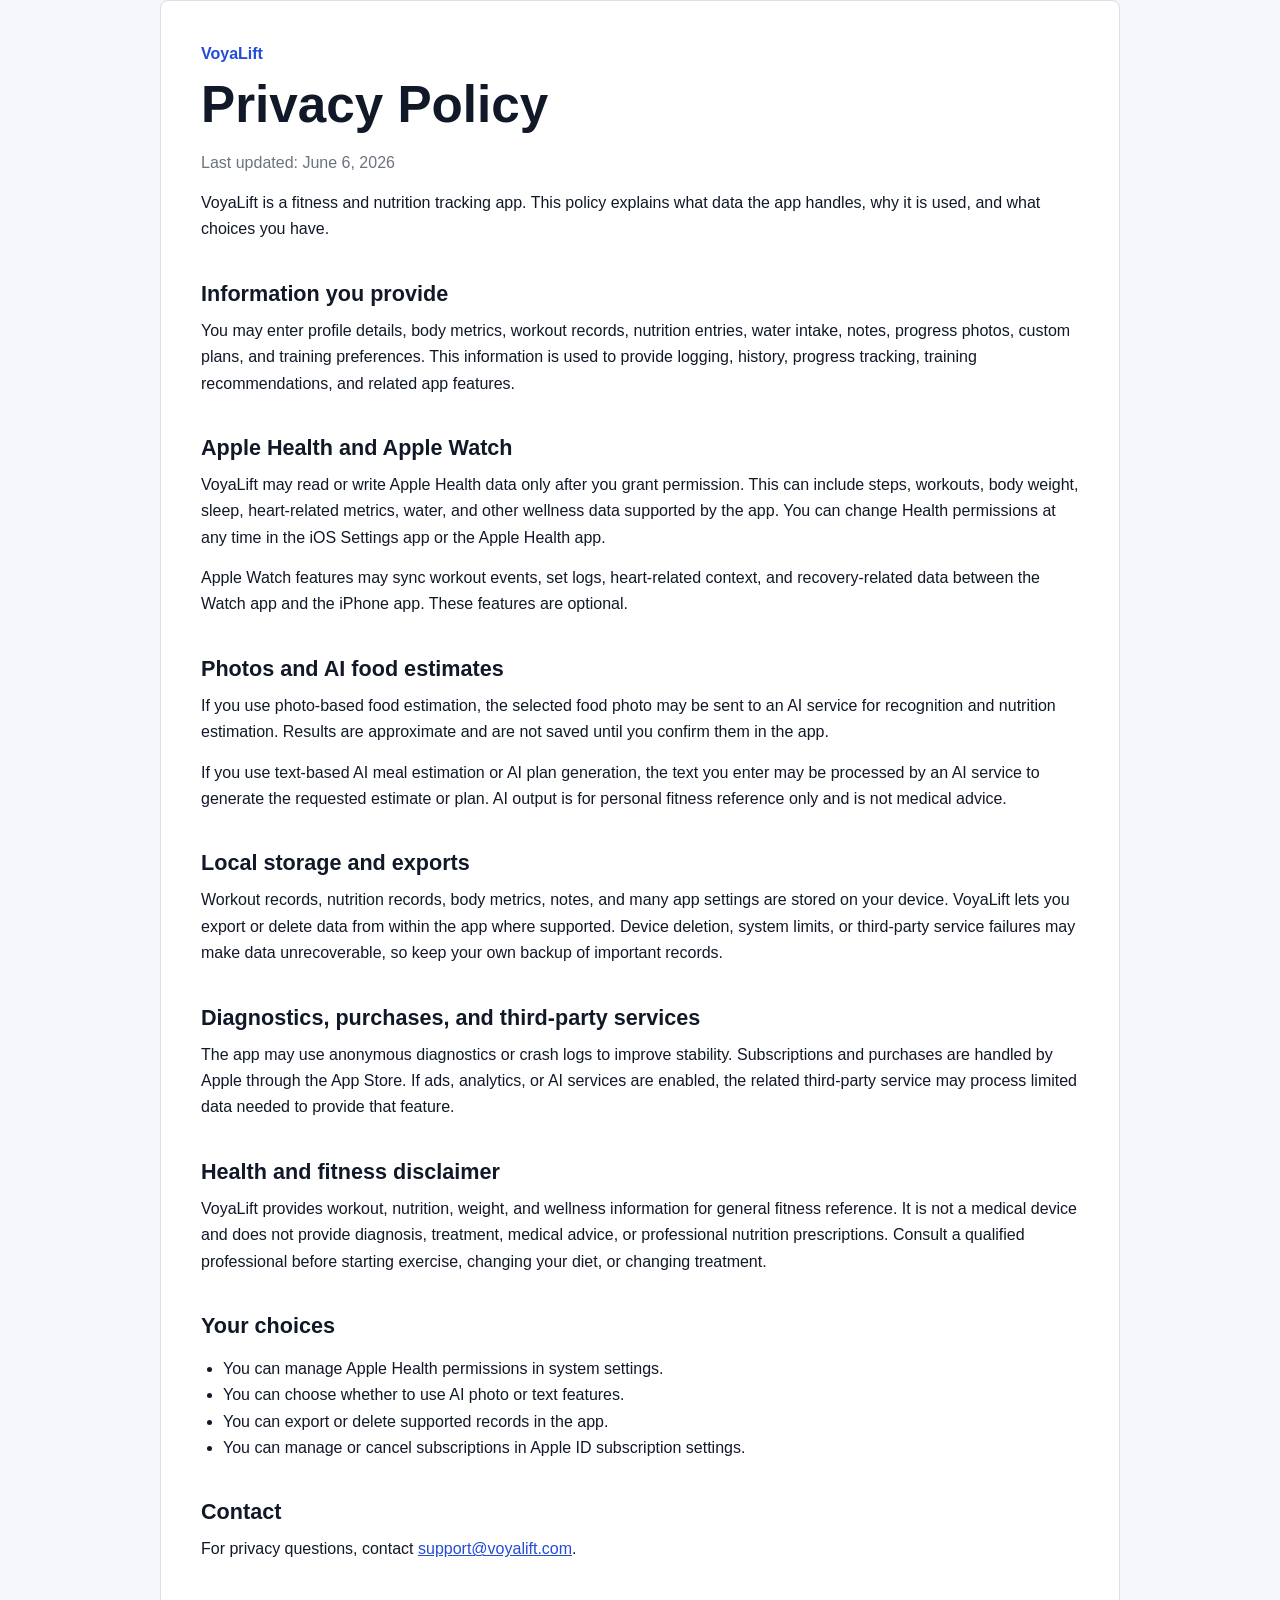
==== privacy/index.html @ ebb7c292 "Initial VoyaLift website" ====
<!doctype html>
<html lang="en">
<head>
  <meta charset="utf-8">
  <meta name="viewport" content="width=device-width, initial-scale=1">
  <title>Privacy Policy - VoyaLift</title>
  <meta name="description" content="Privacy Policy for VoyaLift.">
  <link rel="stylesheet" href="../styles.css">
</head>
<body>
  <main class="document">
    <p class="eyebrow">VoyaLift</p>
    <h1>Privacy Policy</h1>
    <p class="muted">Last updated: June 6, 2026</p>

    <p>VoyaLift is a fitness and nutrition tracking app. This policy explains what data the app handles, why it is used, and what choices you have.</p>

    <h2>Information you provide</h2>
    <p>You may enter profile details, body metrics, workout records, nutrition entries, water intake, notes, progress photos, custom plans, and training preferences. This information is used to provide logging, history, progress tracking, training recommendations, and related app features.</p>

    <h2>Apple Health and Apple Watch</h2>
    <p>VoyaLift may read or write Apple Health data only after you grant permission. This can include steps, workouts, body weight, sleep, heart-related metrics, water, and other wellness data supported by the app. You can change Health permissions at any time in the iOS Settings app or the Apple Health app.</p>
    <p>Apple Watch features may sync workout events, set logs, heart-related context, and recovery-related data between the Watch app and the iPhone app. These features are optional.</p>

    <h2>Photos and AI food estimates</h2>
    <p>If you use photo-based food estimation, the selected food photo may be sent to an AI service for recognition and nutrition estimation. Results are approximate and are not saved until you confirm them in the app.</p>
    <p>If you use text-based AI meal estimation or AI plan generation, the text you enter may be processed by an AI service to generate the requested estimate or plan. AI output is for personal fitness reference only and is not medical advice.</p>

    <h2>Local storage and exports</h2>
    <p>Workout records, nutrition records, body metrics, notes, and many app settings are stored on your device. VoyaLift lets you export or delete data from within the app where supported. Device deletion, system limits, or third-party service failures may make data unrecoverable, so keep your own backup of important records.</p>

    <h2>Diagnostics, purchases, and third-party services</h2>
    <p>The app may use anonymous diagnostics or crash logs to improve stability. Subscriptions and purchases are handled by Apple through the App Store. If ads, analytics, or AI services are enabled, the related third-party service may process limited data needed to provide that feature.</p>

    <h2>Health and fitness disclaimer</h2>
    <p>VoyaLift provides workout, nutrition, weight, and wellness information for general fitness reference. It is not a medical device and does not provide diagnosis, treatment, medical advice, or professional nutrition prescriptions. Consult a qualified professional before starting exercise, changing your diet, or changing treatment.</p>

    <h2>Your choices</h2>
    <ul>
      <li>You can manage Apple Health permissions in system settings.</li>
      <li>You can choose whether to use AI photo or text features.</li>
      <li>You can export or delete supported records in the app.</li>
      <li>You can manage or cancel subscriptions in Apple ID subscription settings.</li>
    </ul>

    <h2>Contact</h2>
    <p>For privacy questions, contact <a href="mailto:support@voyalift.com">support@voyalift.com</a>.</p>
  </main>
</body>
</html>
---- styles.css ----
:root {
  color-scheme: light dark;
  --bg: #f5f7fb;
  --surface: #ffffff;
  --text: #111827;
  --muted: #6b7280;
  --line: #d9e0ea;
  --brand: #3268ff;
  --brand-dark: #224bd6;
}

@media (prefers-color-scheme: dark) {
  :root {
    --bg: #0f1420;
    --surface: #171d2a;
    --text: #f7f8fb;
    --muted: #a6adbb;
    --line: #2a3344;
    --brand: #7ea2ff;
    --brand-dark: #9bb7ff;
  }
}

* {
  box-sizing: border-box;
}

body {
  margin: 0;
  background: var(--bg);
  color: var(--text);
  font-family: -apple-system, BlinkMacSystemFont, "Segoe UI", sans-serif;
  line-height: 1.65;
}

a {
  color: var(--brand-dark);
}

.page,
.document {
  width: min(100% - 32px, 960px);
  margin: 0 auto;
  padding: 56px 0;
}

.hero {
  min-height: 62vh;
  display: flex;
  flex-direction: column;
  justify-content: center;
}

.eyebrow {
  margin: 0 0 12px;
  color: var(--brand-dark);
  font-weight: 700;
  letter-spacing: 0;
}

h1 {
  max-width: 800px;
  margin: 0 0 18px;
  font-size: clamp(2.4rem, 5vw, 5rem);
  line-height: 1.02;
  letter-spacing: 0;
}

.document h1 {
  font-size: clamp(2.2rem, 4vw, 4rem);
}

h2 {
  margin: 38px 0 10px;
  font-size: 1.35rem;
  line-height: 1.25;
}

h3 {
  margin: 26px 0 8px;
  font-size: 1.05rem;
}

p {
  margin: 0 0 14px;
}

.lead {
  max-width: 720px;
  color: var(--muted);
  font-size: 1.2rem;
}

.muted {
  color: var(--muted);
}

.actions {
  display: flex;
  flex-wrap: wrap;
  gap: 12px;
  margin-top: 28px;
}

.button {
  display: inline-flex;
  align-items: center;
  min-height: 44px;
  padding: 10px 18px;
  border: 1px solid var(--line);
  border-radius: 8px;
  background: var(--surface);
  color: var(--text);
  font-weight: 700;
  text-decoration: none;
}

.button.primary {
  border-color: var(--brand);
  background: var(--brand);
  color: white;
}

.grid {
  display: grid;
  grid-template-columns: repeat(3, 1fr);
  gap: 16px;
}

.grid article,
.document {
  border: 1px solid var(--line);
  border-radius: 8px;
  background: var(--surface);
}

.grid article {
  padding: 22px;
}

.document {
  padding: 40px;
}

ul {
  padding-left: 22px;
}

@media (max-width: 760px) {
  .page,
  .document {
    width: min(100% - 24px, 960px);
    padding: 32px 0;
  }

  .document {
    padding: 24px;
  }

  .grid {
    grid-template-columns: 1fr;
  }
}
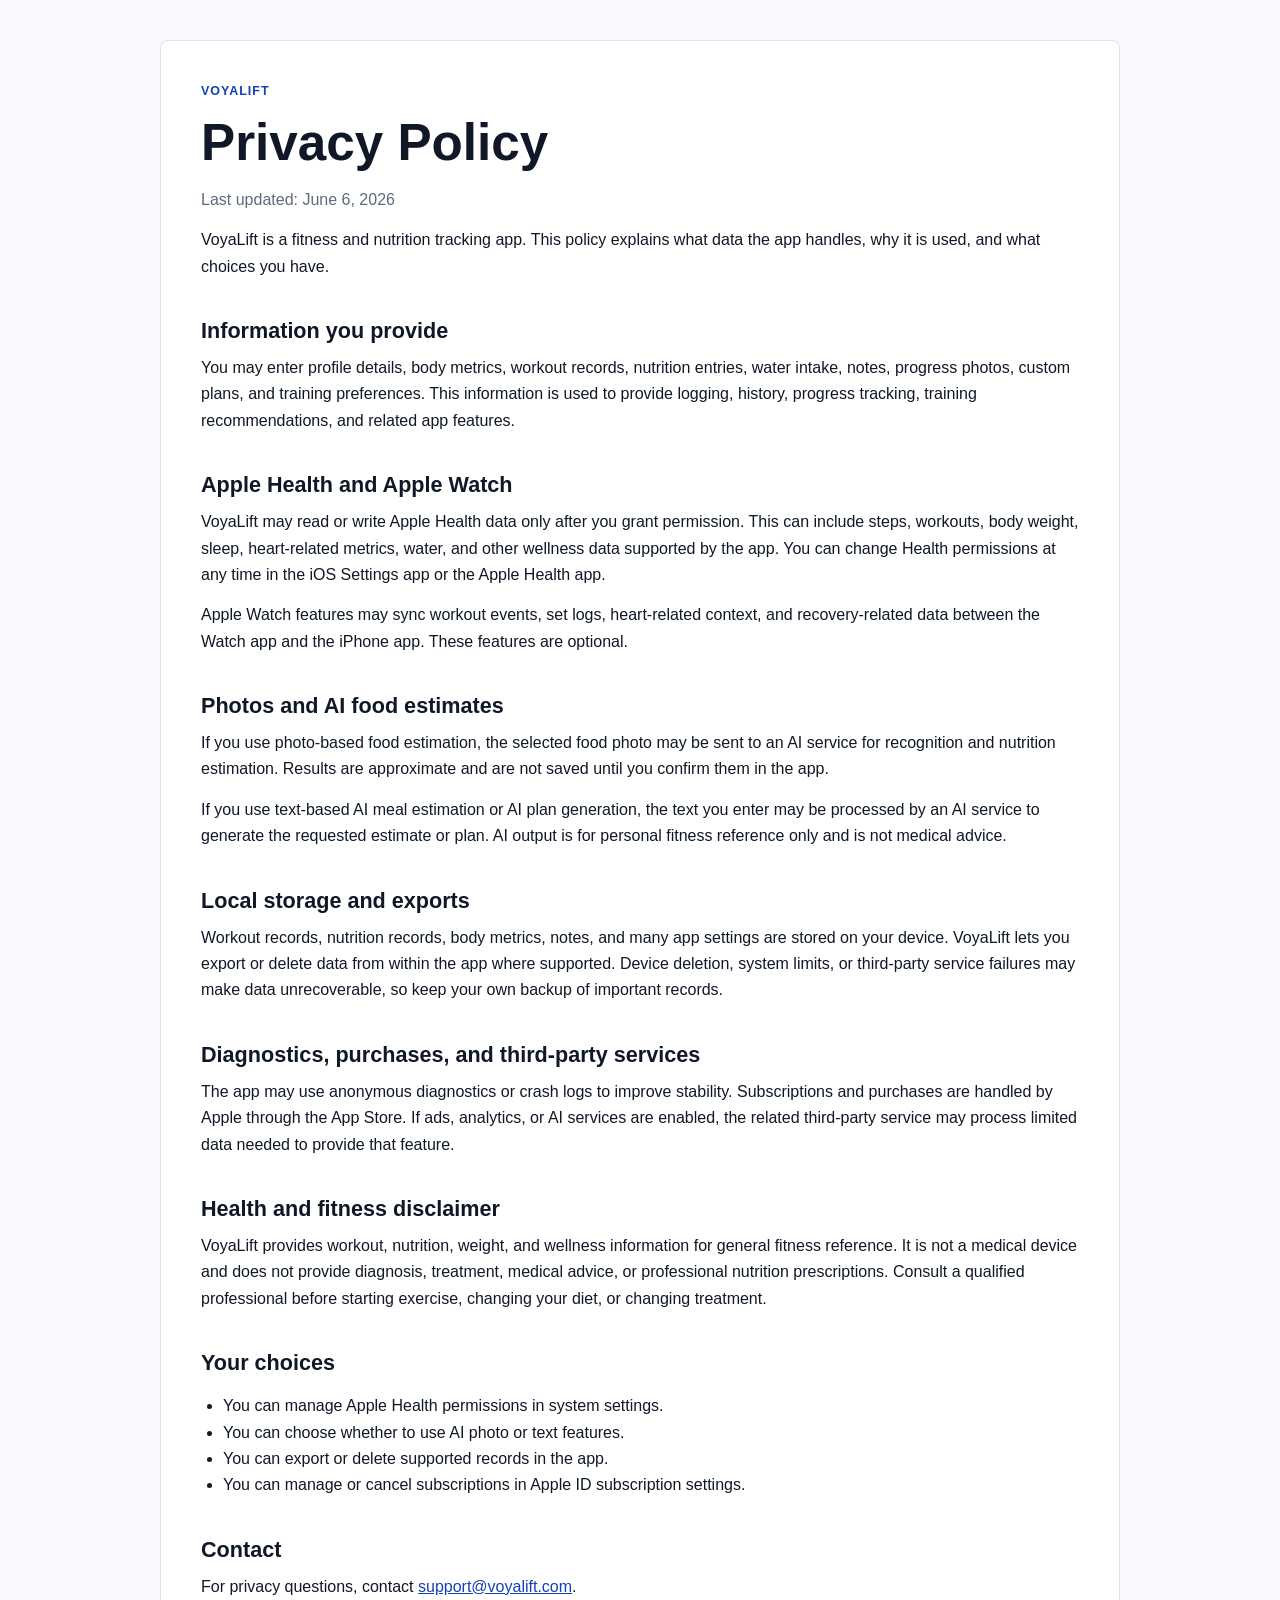
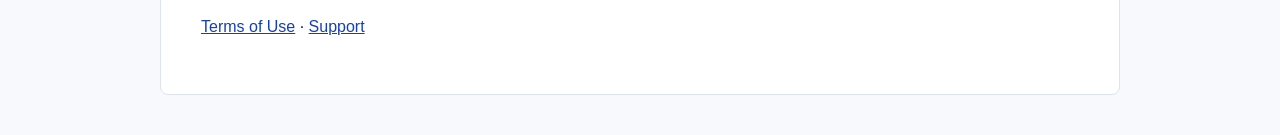
==== commit 650edaa9: "Polish official website content" ====
--- a/privacy/index.html
+++ b/privacy/index.html
@@ -5,6 +5,7 @@
   <meta name="viewport" content="width=device-width, initial-scale=1">
   <title>Privacy Policy - VoyaLift</title>
   <meta name="description" content="Privacy Policy for VoyaLift.">
+  <link rel="icon" href="../assets/favicon.svg" type="image/svg+xml">
   <link rel="stylesheet" href="../styles.css">
 </head>
 <body>
@@ -45,6 +46,7 @@
 
     <h2>Contact</h2>
     <p>For privacy questions, contact <a href="mailto:support@voyalift.com">support@voyalift.com</a>.</p>
+    <p><a href="../terms/">Terms of Use</a> · <a href="../support/">Support</a></p>
   </main>
 </body>
 </html>
--- a/styles.css
+++ b/styles.css
@@ -1,28 +1,25 @@
 :root {
-  color-scheme: light dark;
-  --bg: #f5f7fb;
+  color-scheme: light;
+  --bg: #f7f9fc;
   --surface: #ffffff;
-  --text: #111827;
-  --muted: #6b7280;
-  --line: #d9e0ea;
-  --brand: #3268ff;
-  --brand-dark: #224bd6;
-}
-
-@media (prefers-color-scheme: dark) {
-  :root {
-    --bg: #0f1420;
-    --surface: #171d2a;
-    --text: #f7f8fb;
-    --muted: #a6adbb;
-    --line: #2a3344;
-    --brand: #7ea2ff;
-    --brand-dark: #9bb7ff;
-  }
+  --surface-strong: #eef5ff;
+  --text: #101827;
+  --muted: #5e6a7d;
+  --line: #dce4ef;
+  --brand: #245bff;
+  --brand-dark: #153fb8;
+  --green: #14a46c;
+  --amber: #e3a526;
+  --cyan: #0c8aa6;
+  --shadow: 0 24px 70px rgba(21, 31, 53, 0.12);
 }
 
 * {
   box-sizing: border-box;
+}
+
+html {
+  scroll-behavior: smooth;
 }
 
 body {
@@ -33,8 +30,406 @@
   line-height: 1.65;
 }
 
+img {
+  display: block;
+  max-width: 100%;
+}
+
 a {
   color: var(--brand-dark);
+}
+
+.site-header,
+.site-footer,
+main {
+  width: min(100% - 40px, 1160px);
+  margin: 0 auto;
+}
+
+.site-header {
+  min-height: 76px;
+  display: flex;
+  align-items: center;
+  justify-content: space-between;
+  gap: 24px;
+}
+
+.brand {
+  display: inline-flex;
+  align-items: center;
+  gap: 10px;
+  color: var(--text);
+  font-weight: 800;
+  text-decoration: none;
+}
+
+.brand-mark {
+  width: 36px;
+  height: 36px;
+  display: inline-grid;
+  place-items: center;
+  border-radius: 8px;
+  background: var(--text);
+  color: white;
+  font-size: 0.78rem;
+  letter-spacing: 0;
+}
+
+.nav-links,
+.site-footer nav {
+  display: flex;
+  align-items: center;
+  flex-wrap: wrap;
+  gap: 18px;
+}
+
+.nav-links a,
+.site-footer nav a {
+  color: var(--muted);
+  font-size: 0.95rem;
+  font-weight: 700;
+  text-decoration: none;
+}
+
+.nav-links a:hover,
+.site-footer nav a:hover,
+.text-link:hover {
+  color: var(--brand-dark);
+}
+
+.hero-section {
+  min-height: calc(100vh - 76px);
+  display: grid;
+  grid-template-columns: minmax(0, 0.95fr) minmax(360px, 1.05fr);
+  align-items: center;
+  gap: 48px;
+  padding: 40px 0 84px;
+}
+
+.hero-copy {
+  grid-column: 1;
+  grid-row: 1;
+  min-width: 0;
+}
+
+.eyebrow {
+  margin: 0 0 12px;
+  color: var(--brand-dark);
+  font-size: 0.78rem;
+  font-weight: 800;
+  letter-spacing: 0.08em;
+  text-transform: uppercase;
+}
+
+h1,
+h2,
+h3,
+p {
+  overflow-wrap: anywhere;
+}
+
+h1,
+h2,
+h3 {
+  color: var(--text);
+}
+
+h1 {
+  max-width: 760px;
+  margin: 0 0 18px;
+  font-size: clamp(3rem, 6vw, 5.9rem);
+  line-height: 0.98;
+  letter-spacing: 0;
+}
+
+h2 {
+  margin: 0;
+  font-size: clamp(2rem, 3.6vw, 3.65rem);
+  line-height: 1.05;
+  letter-spacing: 0;
+}
+
+h3 {
+  margin: 0 0 8px;
+  font-size: 1.08rem;
+  line-height: 1.25;
+}
+
+p {
+  margin: 0;
+}
+
+.lead {
+  max-width: 660px;
+  color: var(--muted);
+  font-size: 1.18rem;
+}
+
+.actions {
+  display: flex;
+  flex-wrap: wrap;
+  gap: 12px;
+  margin-top: 30px;
+}
+
+.button {
+  display: inline-flex;
+  align-items: center;
+  justify-content: center;
+  min-height: 46px;
+  padding: 11px 18px;
+  border: 1px solid var(--line);
+  border-radius: 8px;
+  background: var(--surface);
+  color: var(--text);
+  font-weight: 800;
+  text-decoration: none;
+}
+
+.button.primary {
+  border-color: var(--brand);
+  background: var(--brand);
+  color: white;
+}
+
+.store-status {
+  cursor: default;
+}
+
+.hero-stats {
+  grid-column: 1;
+  grid-row: 2;
+  display: grid;
+  grid-template-columns: repeat(3, 1fr);
+  gap: 12px;
+  margin-top: 34px;
+}
+
+.hero-stats div {
+  min-height: 118px;
+  padding: 18px;
+  border: 1px solid var(--line);
+  border-radius: 8px;
+  background: rgba(255, 255, 255, 0.74);
+}
+
+.hero-stats strong,
+.hero-stats span {
+  display: block;
+}
+
+.hero-stats strong {
+  margin-bottom: 6px;
+  font-size: 1.2rem;
+}
+
+.hero-stats span {
+  color: var(--muted);
+  font-size: 0.92rem;
+  line-height: 1.45;
+}
+
+.hero-media {
+  position: relative;
+  grid-column: 2;
+  grid-row: 1 / span 2;
+  margin: 0;
+  border: 1px solid var(--line);
+  border-radius: 8px;
+  background:
+    radial-gradient(circle at 50% 16%, rgba(36, 91, 255, 0.16), transparent 34%),
+    linear-gradient(180deg, #ffffff 0%, #edf4ff 100%);
+  box-shadow: var(--shadow);
+  overflow: hidden;
+}
+
+.phone-stack {
+  min-height: 660px;
+  display: flex;
+  align-items: center;
+  justify-content: center;
+  gap: 18px;
+  padding: 34px 28px;
+}
+
+.phone-shot {
+  width: 30%;
+  max-height: 610px;
+  border: 1px solid rgba(16, 24, 39, 0.1);
+  border-radius: 28px;
+  box-shadow: 0 24px 60px rgba(21, 31, 53, 0.16);
+  object-fit: cover;
+  object-position: top;
+  background: white;
+}
+
+.primary-shot {
+  width: 38%;
+  transform: translateY(-8px);
+}
+
+.phone-shot.secondary {
+  transform: translateY(34px);
+}
+
+.hero-media figcaption {
+  position: absolute;
+  left: 18px;
+  bottom: 18px;
+  padding: 8px 12px;
+  border: 1px solid rgba(255, 255, 255, 0.5);
+  border-radius: 8px;
+  background: rgba(16, 24, 39, 0.76);
+  color: white;
+  font-size: 0.85rem;
+  font-weight: 800;
+  backdrop-filter: blur(10px);
+}
+
+.section {
+  padding: 76px 0;
+  border-top: 1px solid var(--line);
+}
+
+.section-heading {
+  max-width: 760px;
+  margin-bottom: 28px;
+}
+
+.feature-grid {
+  display: grid;
+  grid-template-columns: repeat(4, 1fr);
+  gap: 16px;
+}
+
+.feature-grid article,
+.screen-grid article {
+  border: 1px solid var(--line);
+  border-radius: 8px;
+  background: var(--surface);
+}
+
+.feature-grid article {
+  min-height: 260px;
+  padding: 22px;
+}
+
+.feature-grid p,
+.screen-grid p,
+.preview-copy p,
+.trust-section p,
+.site-footer p {
+  color: var(--muted);
+}
+
+.feature-icon {
+  width: 42px;
+  height: 42px;
+  display: block;
+  margin-bottom: 22px;
+  border-radius: 8px;
+  background: var(--brand);
+}
+
+.feature-icon.training {
+  background: linear-gradient(135deg, var(--brand), var(--cyan));
+}
+
+.feature-icon.log {
+  background: linear-gradient(135deg, var(--text), var(--brand));
+}
+
+.feature-icon.nutrition {
+  background: linear-gradient(135deg, var(--green), #78d45f);
+}
+
+.feature-icon.health {
+  background: linear-gradient(135deg, var(--amber), #ffcf5c);
+}
+
+.preview-section {
+  display: grid;
+  grid-template-columns: minmax(0, 0.82fr) minmax(0, 1.18fr);
+  gap: 32px;
+  align-items: start;
+}
+
+.preview-copy {
+  position: sticky;
+  top: 28px;
+}
+
+.preview-copy p {
+  margin-top: 18px;
+  font-size: 1.06rem;
+}
+
+.screen-grid {
+  display: grid;
+  grid-template-columns: repeat(3, 1fr);
+  gap: 16px;
+}
+
+.screen-grid article {
+  display: flex;
+  flex-direction: column;
+  padding: 10px 10px 18px;
+  overflow: hidden;
+}
+
+.screen-grid img {
+  width: 100%;
+  aspect-ratio: 9 / 16.8;
+  margin-bottom: 18px;
+  border-radius: 8px;
+  object-fit: cover;
+  object-position: top;
+  background: var(--surface-strong);
+}
+
+.screen-grid h3,
+.screen-grid p {
+  padding: 0 8px;
+}
+
+.trust-section {
+  display: grid;
+  grid-template-columns: minmax(0, 0.85fr) minmax(0, 1fr) auto;
+  align-items: center;
+  gap: 28px;
+  padding-bottom: 90px;
+}
+
+.trust-links {
+  display: flex;
+  flex-direction: column;
+  gap: 8px;
+}
+
+.text-link {
+  color: var(--brand-dark);
+  font-weight: 800;
+  text-decoration: none;
+  white-space: nowrap;
+}
+
+.site-footer {
+  display: flex;
+  align-items: flex-start;
+  justify-content: space-between;
+  gap: 32px;
+  padding: 30px 0 42px;
+  border-top: 1px solid var(--line);
+}
+
+.site-footer p {
+  max-width: 420px;
+  margin-top: 12px;
+}
+
+.site-footer .copyright {
+  margin-top: 6px;
+  font-size: 0.9rem;
 }
 
 .page,
@@ -44,120 +439,155 @@
   padding: 56px 0;
 }
 
-.hero {
-  min-height: 62vh;
-  display: flex;
-  flex-direction: column;
-  justify-content: center;
-}
-
-.eyebrow {
-  margin: 0 0 12px;
-  color: var(--brand-dark);
-  font-weight: 700;
-  letter-spacing: 0;
-}
-
-h1 {
-  max-width: 800px;
-  margin: 0 0 18px;
-  font-size: clamp(2.4rem, 5vw, 5rem);
-  line-height: 1.02;
-  letter-spacing: 0;
+.document {
+  margin-top: 40px;
+  margin-bottom: 40px;
+  padding: 40px;
+  border: 1px solid var(--line);
+  border-radius: 8px;
+  background: var(--surface);
 }
 
 .document h1 {
   font-size: clamp(2.2rem, 4vw, 4rem);
-}
-
-h2 {
+  line-height: 1.04;
+}
+
+.document h2 {
   margin: 38px 0 10px;
   font-size: 1.35rem;
   line-height: 1.25;
 }
 
-h3 {
+.document h3 {
   margin: 26px 0 8px;
   font-size: 1.05rem;
 }
 
-p {
+.document p {
   margin: 0 0 14px;
-}
-
-.lead {
-  max-width: 720px;
-  color: var(--muted);
-  font-size: 1.2rem;
 }
 
 .muted {
   color: var(--muted);
 }
 
-.actions {
-  display: flex;
-  flex-wrap: wrap;
-  gap: 12px;
-  margin-top: 28px;
-}
-
-.button {
-  display: inline-flex;
-  align-items: center;
-  min-height: 44px;
-  padding: 10px 18px;
-  border: 1px solid var(--line);
-  border-radius: 8px;
-  background: var(--surface);
-  color: var(--text);
-  font-weight: 700;
-  text-decoration: none;
-}
-
-.button.primary {
-  border-color: var(--brand);
-  background: var(--brand);
-  color: white;
-}
-
-.grid {
-  display: grid;
-  grid-template-columns: repeat(3, 1fr);
-  gap: 16px;
-}
-
-.grid article,
-.document {
-  border: 1px solid var(--line);
-  border-radius: 8px;
-  background: var(--surface);
-}
-
-.grid article {
-  padding: 22px;
-}
-
-.document {
-  padding: 40px;
-}
-
 ul {
   padding-left: 22px;
 }
 
+@media (max-width: 980px) {
+  .hero-section,
+  .preview-section,
+  .trust-section {
+    grid-template-columns: 1fr;
+  }
+
+  .hero-section {
+    min-height: auto;
+  }
+
+  .hero-copy,
+  .hero-media,
+  .hero-stats {
+    grid-column: auto;
+    grid-row: auto;
+  }
+
+  .preview-copy {
+    position: static;
+  }
+
+  .feature-grid,
+  .screen-grid {
+    grid-template-columns: repeat(2, 1fr);
+  }
+
+  .phone-stack {
+    min-height: 560px;
+  }
+
+  .trust-section {
+    align-items: start;
+  }
+
+  .trust-links {
+    flex-direction: row;
+    flex-wrap: wrap;
+  }
+}
+
 @media (max-width: 760px) {
-  .page,
+  .site-header,
+  .site-footer,
+  main {
+    width: min(100% - 24px, 1160px);
+  }
+
+  .site-header,
+  .site-footer {
+    flex-direction: column;
+    align-items: flex-start;
+  }
+
+  .site-header {
+    padding: 18px 0;
+  }
+
+  .hero-section {
+    gap: 32px;
+    padding: 32px 0 56px;
+  }
+
+  h1 {
+    font-size: clamp(2.65rem, 13vw, 4.2rem);
+  }
+
+  .lead {
+    font-size: 1.05rem;
+  }
+
+  .hero-stats,
+  .feature-grid,
+  .screen-grid {
+    grid-template-columns: 1fr;
+  }
+
+  .hero-stats div,
+  .feature-grid article,
+  .screen-grid article {
+    min-height: auto;
+  }
+
+  .phone-stack {
+    min-height: 430px;
+    gap: 10px;
+    padding: 24px 16px;
+  }
+
+  .phone-shot {
+    width: 31%;
+    max-height: 390px;
+    border-radius: 20px;
+  }
+
+  .primary-shot {
+    width: 39%;
+  }
+
+  .hero-media figcaption {
+    left: 12px;
+    bottom: 12px;
+  }
+
+  .section {
+    padding: 56px 0;
+  }
+
   .document {
     width: min(100% - 24px, 960px);
-    padding: 32px 0;
-  }
-
-  .document {
+    margin-top: 24px;
+    margin-bottom: 24px;
     padding: 24px;
   }
-
-  .grid {
-    grid-template-columns: 1fr;
-  }
-}
+}
